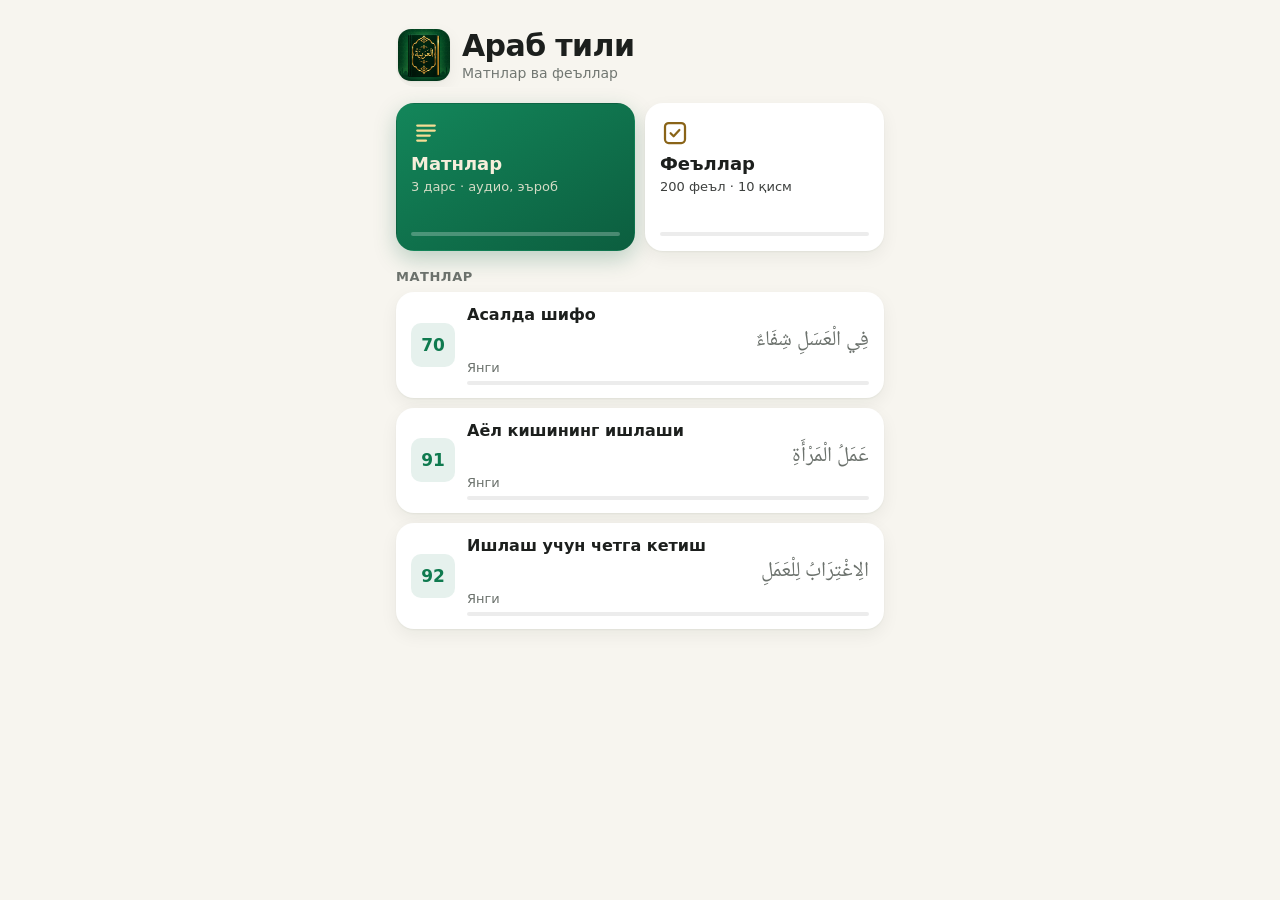
==== index.html @ 9d2c83f7 "Minimal uslub: ochroq fon, chiziqsiz kartalar, darsda tilla yo'q Co-Authored-By: Claude Opus 5.5 <no" ====
<!DOCTYPE html>
<html lang="uz">
<head>
<meta charset="utf-8">
<meta name="viewport" content="width=device-width, initial-scale=1, viewport-fit=cover">
<title>Араб тили</title>
<link rel="manifest" href="manifest.webmanifest">
<meta name="theme-color" content="#0f766e">
<link rel="icon" href="icon-192.png">
<link rel="apple-touch-icon" href="icon-192.png">
<link rel="stylesheet" href="https://fonts.googleapis.com/css2?family=Noto+Naskh+Arabic&display=swap">
<script src="tg.js"></script>
<style>
:root{--bg:#f7f5ef;--cd:#ffffff;--tx:#1c1f1d;--mu:#6b716c;--ac:#0f7a4f;--hl:#c99434;--bd:#ebe6da;--au:#8a6418;--au1:#f6dc94;--au2:#c99434;--em1:#13865a;--em2:#0c5e3f;--ind:rgba(15,122,79,.10);--plw:rgba(214,160,60,.42);--tint:rgba(15,122,79,.10);--sh:0 1px 2px rgba(20,30,25,.05),0 6px 18px rgba(20,30,25,.06);--glass:rgba(255,255,255,.82)}
@media (prefers-color-scheme:dark){:root:not([data-theme="light"]){--bg:#06281d;--cd:#0c3527;--tx:#f1e9d4;--mu:#a6b7a8;--ac:#dcb460;--hl:#e8c06a;--bd:#1b4a38;--au:#e2bd68;--au1:#f6dc94;--au2:#c99434;--em1:#0f5c3f;--em2:#083626;--ind:rgba(220,180,96,.14);--plw:rgba(226,189,104,.32);--tint:rgba(220,180,96,.15);--sh:none;--glass:rgba(10,48,35,.86)}}
:root[data-theme="dark"]{--bg:#06281d;--cd:#0c3527;--tx:#f1e9d4;--mu:#a6b7a8;--ac:#dcb460;--hl:#e8c06a;--bd:#1b4a38;--au:#e2bd68;--au1:#f6dc94;--au2:#c99434;--em1:#0f5c3f;--em2:#083626;--ind:rgba(220,180,96,.14);--plw:rgba(226,189,104,.32);--tint:rgba(220,180,96,.15);--sh:none;--glass:rgba(10,48,35,.86)}
body{background-color:var(--bg);background-image:url("data:image/svg+xml,%3Csvg xmlns='http://www.w3.org/2000/svg' width='64' height='64'%3E%3Cg fill='none' stroke='%23b8862f' stroke-opacity='.10' stroke-width='1.2'%3E%3Crect x='18' y='18' width='28' height='28'/%3E%3Crect x='18' y='18' width='28' height='28' transform='rotate(45 32 32)'/%3E%3Cpath d='M0 32H8M56 32H64M32 0V8M32 56V64'/%3E%3C/g%3E%3C/svg%3E");background-attachment:fixed}
@media (prefers-color-scheme:dark){:root:not([data-theme="light"]) body{background-image:url("data:image/svg+xml,%3Csvg xmlns='http://www.w3.org/2000/svg' width='64' height='64'%3E%3Cg fill='none' stroke='%23e2bd68' stroke-opacity='.09' stroke-width='1.2'%3E%3Crect x='18' y='18' width='28' height='28'/%3E%3Crect x='18' y='18' width='28' height='28' transform='rotate(45 32 32)'/%3E%3Cpath d='M0 32H8M56 32H64M32 0V8M32 56V64'/%3E%3C/g%3E%3C/svg%3E")}}
*{box-sizing:border-box}
body{margin:0;color:var(--tx);font-family:system-ui,-apple-system,sans-serif;padding:env(safe-area-inset-top,0) 0 env(safe-area-inset-bottom,0)}
.w{max-width:520px;margin:0 auto;padding:18px 16px 40px}
.hd{display:flex;align-items:center;gap:12px;margin:4px 0 18px}
.hd img{width:48px;height:48px;border-radius:12px}
.hd h1{font-size:22px;margin:0}
.hd p{margin:2px 0 0;font-size:14px;color:var(--mu)}
.ls{display:flex;flex-direction:column;gap:10px}
.it{display:flex;align-items:center;gap:12px;padding:12px 14px;background:var(--cd);border:1px solid var(--bd);border-radius:14px;color:inherit;text-decoration:none}
.it:active{transform:scale(.99)}
.nm{width:44px;height:44px;flex-shrink:0;border-radius:10px;background:var(--ac);color:var(--bg);display:flex;align-items:center;justify-content:center;font-weight:700;font-size:17px}
.mid{flex:1;min-width:0}
.t{font-size:16px;font-weight:600}
.ar{font-family:"DarsNaskh","Noto Naskh Arabic",serif;direction:rtl;text-align:right;font-size:21px;line-height:1.6;color:var(--mu)}
.pg{font-size:13px;color:var(--mu);margin-top:2px}
.pg.ok{color:var(--ok)}
.bar{height:4px;border-radius:4px;background:var(--bd);margin-top:6px;overflow:hidden}
.bar i{display:block;height:100%;background:var(--ac)}
.add{display:none;width:100%;margin-top:18px;padding:12px;border-radius:12px;border:1px dashed var(--ac);background:transparent;color:var(--ac);font:inherit;font-size:15px;cursor:pointer}
.add.on{display:block}
.tip{display:none;font-size:13px;color:var(--mu);text-align:center;margin-top:10px;line-height:1.5}
.tip.on{display:block}
.cards{display:grid;grid-template-columns:repeat(2,minmax(0,1fr));gap:10px;margin-bottom:18px}
.cd{border-radius:18px;padding:14px;min-height:148px;display:flex;flex-direction:column;gap:5px;text-decoration:none;color:inherit;background:var(--cd);border:1px solid var(--bd)}
.cd.a{background:var(--ac);border-color:var(--ac);color:var(--bg)}
.cd svg{width:30px;height:30px}
.cd .n{font-size:18px;font-weight:700}
.cd .s{font-size:13px;opacity:.85}
.cd .sp{flex:1}
.cd.a .bar{background:rgba(255,255,255,.3)}
.cd.a .bar i{background:var(--bg)}
.soon{align-self:flex-start;font-size:12px;font-weight:700;color:#9a3412;background:#fde7dc;border-radius:8px;padding:4px 8px}
.sec{font-size:13px;font-weight:700;color:var(--mu);letter-spacing:.04em;margin:0 0 8px}
.cont{margin-bottom:18px}
.cont .it .go{color:var(--mu);font-size:22px}
.first .an{animation:rise .45s both}
.first .bar i{animation:fill .9s .5s cubic-bezier(.2,.8,.2,1) both}
.first .soon{animation:glow 2.4s 1.2s ease-in-out infinite}

/* mavzu: bosh sahifa */
:root{--ok:#0d6b45}
@media (prefers-color-scheme:dark){:root:not([data-theme="light"]){--ok:#7ddba6}}
.hd{position:relative;overflow:hidden;margin:0 0 18px!important;padding:16px;border-radius:20px;background:linear-gradient(135deg,var(--em1),var(--em2));border:1px solid rgba(226,189,104,.55);box-shadow:0 6px 20px rgba(6,40,29,.25)}
.hd::after{content:"";position:absolute;inset:0;background-image:url("data:image/svg+xml,%3Csvg xmlns='http://www.w3.org/2000/svg' width='64' height='64'%3E%3Cg fill='none' stroke='%23f6dc94' stroke-opacity='.13' stroke-width='1.2'%3E%3Crect x='18' y='18' width='28' height='28'/%3E%3Crect x='18' y='18' width='28' height='28' transform='rotate(45 32 32)'/%3E%3Cpath d='M0 32H8M56 32H64M32 0V8M32 56V64'/%3E%3C/g%3E%3C/svg%3E");pointer-events:none}
.hd img{width:56px!important;height:56px!important;border-radius:14px!important;box-shadow:0 0 0 2px rgba(246,220,148,.8),0 4px 10px rgba(0,0,0,.3);position:relative;z-index:1}
.hd>div{position:relative;z-index:1}
.hd h1{color:#f6eedb;font-size:24px!important}
.hd p{color:var(--au1)!important;opacity:.95}
.cd.a{background:linear-gradient(150deg,var(--em1),var(--em2));border-color:rgba(226,189,104,.55);color:#f6eedb}
.cd.a svg{color:var(--au1)}
.cd.a .bar{background:rgba(255,255,255,.22)}
.cd.a .bar i,.bar i{background:linear-gradient(90deg,var(--au2),var(--au1))!important}
.cd:not(.a){border-color:var(--au2)}
.cd:not(.a) svg rect,.cd:not(.a) svg path{stroke:var(--au)}
.nm{background:linear-gradient(150deg,var(--em1),var(--em2))!important;color:var(--au1)!important;box-shadow:inset 0 0 0 1.5px rgba(246,220,148,.65)}
.it{background:var(--cd)}
.sec{color:var(--au)!important}
.pg.ok{color:var(--ok)}

/* minimal (iPhone uslubi) */
@media (prefers-color-scheme:light){body{background-image:none!important}}
:root[data-theme="light"] body{background-image:none!important}

.hd{background:none!important;border:none!important;box-shadow:none!important;padding:6px 2px!important;margin:4px 0 16px!important}
.hd::after{display:none}
.hd img{width:52px!important;height:52px!important;border-radius:13px!important;box-shadow:var(--sh)!important}
.hd h1{color:var(--tx)!important;font-size:30px!important;letter-spacing:-.02em}
.hd p{color:var(--mu)!important}
.it,.cd:not(.a){border-color:transparent!important;box-shadow:var(--sh);border-radius:18px!important}
@media (prefers-color-scheme:dark){.it,.cd:not(.a){border-color:var(--bd)!important}}
.cd.a{border-color:transparent!important;box-shadow:0 8px 22px rgba(12,94,63,.25)}
.nm{background:var(--tint)!important;color:var(--ac)!important;box-shadow:none!important}
.sec{color:var(--mu)!important;font-weight:600!important}
.bar{background:rgba(127,127,127,.15)!important}
.cd.a .bar{background:rgba(255,255,255,.25)!important}
@keyframes rise{from{opacity:0;transform:translateY(16px)}to{opacity:1;transform:none}}
@keyframes fill{from{width:0}}
@keyframes glow{0%,100%{opacity:.6}50%{opacity:1}}
@media (prefers-reduced-motion:reduce){*{animation:none!important;transition:none!important}}
</style>
</head>
<body>
<div class="w first" id="w">
  <div class="hd an"><img src="icon-192.png" alt=""><div><h1>Араб тили</h1><p>Матнлар ва феъллар</p></div></div>
  <div id="top"></div>
  <div class="sec an" id="ms" style="animation-delay:.3s">МАТНЛАР</div>
  <div class="ls" id="ls"></div>
  <button class="add an" id="add">Бош экранга қўшиш</button>
  <div class="tip" id="tip">iPhone'да: пастдаги «Улашиш» тугмаси → «На экран Домой / Add to Home Screen»</div>
</div>
<script>
var LESSONS=[{"n": 70, "uz": "Асалда шифо", "ar": "فِي الْعَسَلِ شِفَاءٌ", "key": "dars70-holat", "q": 22}, {"n": 91, "uz": "Аёл кишининг ишлаши", "ar": "عَمَلُ الْمَرْأَةِ", "key": "dars91-holat", "q": 30}, {"n": 92, "uz": "Ишлаш учун четга кетиш", "ar": "الِاغْتِرَابُ لِلْعَمَلِ", "key": "dars92-holat", "q": 17}];
function prog(raw,q){
  try{var S=JSON.parse(raw||"{}")||{};}catch(e){return null}
  if(S.qr)return {done:1,n:q};
  var n=0;if(S.q&&S.q.ch)S.q.ch.forEach(function(c){if(c!=null&&c!==false&&c!=="")n++});
  return {done:0,n:n,open:!!(S.pos||S.at||S.tab)};
}
var IC1='<svg viewBox="0 0 24 24" fill="none" stroke="currentColor" stroke-width="1.8" stroke-linecap="round" aria-hidden="true"><path d="M5 6h14M5 10h14M5 14h10M5 18h7"/></svg>';
var IC2='<svg viewBox="0 0 24 24" fill="none" stroke="#c2410c" stroke-width="1.8" stroke-linecap="round" stroke-linejoin="round" aria-hidden="true"><rect x="4" y="4" width="16" height="16" rx="3"/><path d="M8.5 12.2l2.4 2.4 4.6-5"/></svg>';
function item(L,txt,cls,w,d){
  return '<a class="it an" style="animation-delay:'+d+'s" href="'+L.n+'.html"><div class="nm">'+L.n+'</div><div class="mid"><div class="t">'+L.uz+'</div><div class="ar">'+L.ar+'</div><div class="pg'+cls+'">'+txt+'</div><div class="bar"><i style="width:'+w+'%"></i></div></div></a>';
}
/* Феъллар (natijalar feellar.html'dan) */
var FNS=10,FCL=null;
function flCard(){
  var b={};try{b=JSON.parse(localStorage.getItem("fl200_best")||"{}")||{}}catch(e){}
  if(FCL){try{var c=JSON.parse(FCL).best||{};for(var k in c)if(b[k]==null||c[k]>b[k])b[k]=c[k]}catch(e){}}
  var n=Object.keys(b).length,txt=n?(n>=FNS?"✓ "+FNS+" / "+FNS+" қисм":"Қисмлар: "+n+" / "+FNS):"200 феъл · "+FNS+" қисм";
  return '<a class="cd an" style="animation-delay:.16s" href="feellar.html">'+IC2+'<div class="n">Феъллар</div><div class="s">'+txt+'</div><div class="sp"></div><div class="bar"><i style="width:'+Math.round(Math.min(n,FNS)*100/FNS)+'%;background:#c2410c"></i></div></a>';
}
var LC=null;
function render(cloud){
  if(cloud)LC=cloud;else cloud=LC;
  var h="",sum=0,last=null,lastH="";
  try{last=localStorage.getItem("oxirgi-dars")}catch(e){}
  LESSONS.forEach(function(L,i){
    var raw=null;try{raw=localStorage.getItem(L.key)}catch(e){}
    if(cloud&&cloud[L.key]){try{var c=JSON.parse(cloud[L.key]);var lt=+(localStorage.getItem(L.key+"-t")||0);if(c.t>lt)raw=c.v}catch(e){}}
    var p=prog(raw,L.q),txt="Янги",cls="",w=0;
    if(p&&p.done){txt="✓ Машқ тугатилган";cls=" ok";w=100}
    else if(p&&p.n){txt="Машқ: "+p.n+" / "+L.q;w=Math.round(p.n*100/L.q)}
    else if(p&&p.open)txt="Бошланган";
    sum+=w;
    h+=item(L,txt,cls,w,(.36+i*.06).toFixed(2));
    if(String(L.n)===last)lastH=item(L,txt,cls,w,.24);
  });
  var avg=LESSONS.length?Math.round(sum/LESSONS.length):0;
  var t='<div class="cards">'+
    '<a class="cd a an" style="animation-delay:.08s" href="#ms">'+IC1+'<div class="n">Матнлар</div><div class="s">'+LESSONS.length+' дарс · аудио, эъроб</div><div class="sp"></div><div class="bar"><i style="width:'+avg+'%"></i></div></a>'+
    flCard()+
    '</div>';
  if(lastH)t+='<div class="sec an" style="animation-delay:.2s">ДАВОМ ЭТИШ</div><div class="cont">'+lastH+'</div>';
  document.getElementById("top").innerHTML=t;
  document.getElementById("ls").innerHTML=h;
}
setTimeout(function(){document.getElementById("w").classList.remove("first")},2000);
render();
var add=document.getElementById("add"),tip=document.getElementById("tip"),dp=null;
/* Telegram ichida */
function onTg(){
  var w=Telegram.WebApp;
  if(w.CloudStorage&&w.isVersionAtLeast("6.9")){
    w.CloudStorage.getItems(LESSONS.map(function(L){return L.key}),function(e,v){if(!e&&v)render(v)});
    w.CloudStorage.getItem("fl200_sync",function(e,v){if(!e&&v){FCL=v;render()}});
  }
  if(w.isVersionAtLeast("8.0")&&w.addToHomeScreen){
    var show=function(){add.classList.add("on");add.onclick=function(){w.addToHomeScreen()}};
    if(w.checkHomeScreenStatus)w.checkHomeScreenStatus(function(s){if(s!=="added"&&s!=="unsupported")show()});else show();
    w.onEvent&&w.onEvent("homeScreenAdded",function(){add.classList.remove("on")});
  }
}
if(document.documentElement.classList.contains("in-tg"))onTg();else document.addEventListener("tgready",onTg);
/* oddiy brauzerda (Android Chrome) */
window.addEventListener("beforeinstallprompt",function(e){e.preventDefault();dp=e;add.classList.add("on");add.onclick=function(){dp.prompt();dp.userChoice.then(function(){add.classList.remove("on")})}});
var ios=/iphone|ipad|ipod/i.test(navigator.userAgent),standalone=window.navigator.standalone||matchMedia("(display-mode: standalone)").matches;
setTimeout(function(){if(ios&&!standalone&&!document.documentElement.classList.contains("in-tg"))tip.classList.add("on")},800);
window.addEventListener("pageshow",function(){render()});
if("serviceWorker" in navigator)navigator.serviceWorker.register("sw.js").catch(function(){});
</script>
</body>
</html>
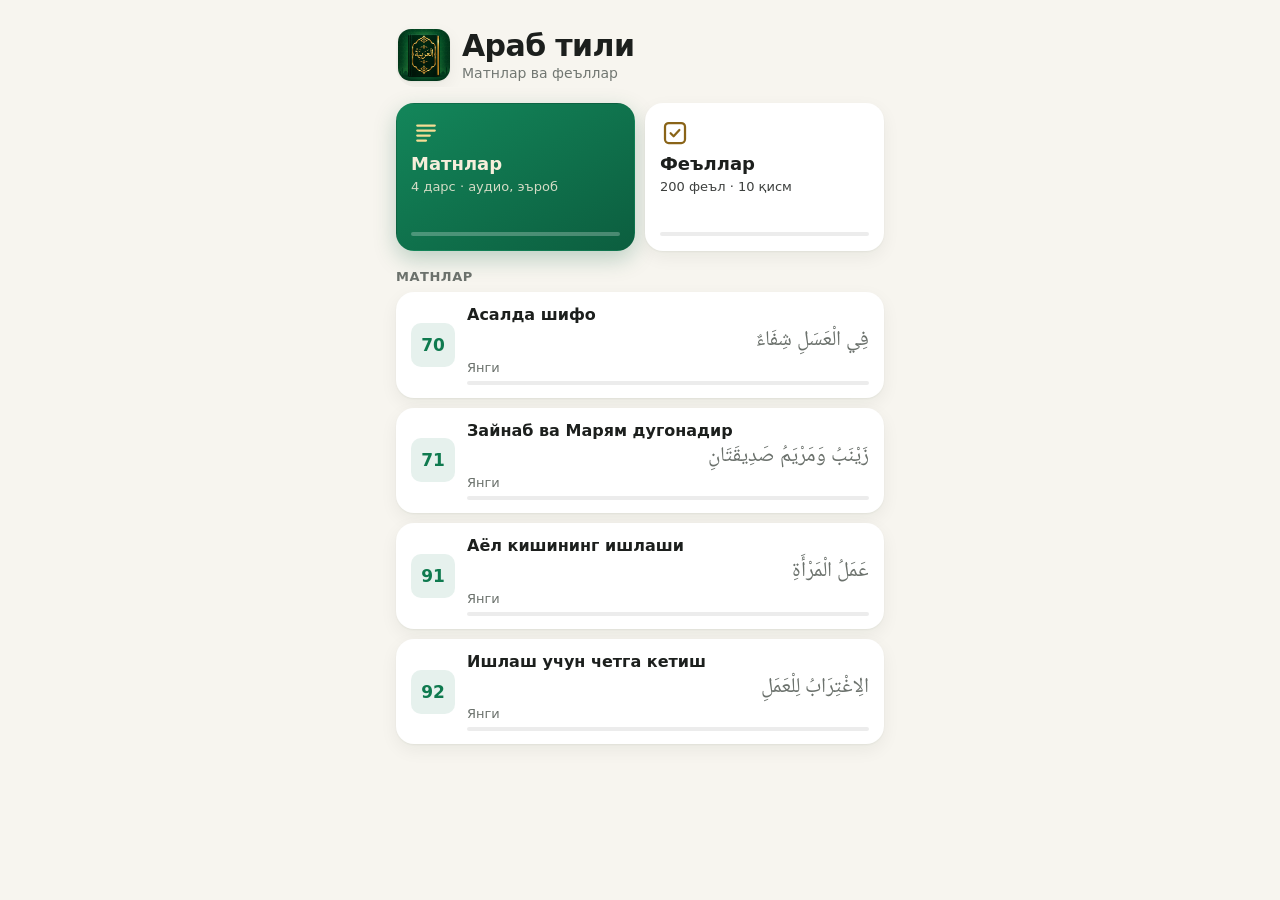
==== commit c5edd1ab: "71-dars qo'shildi: Zaynab va Maryam dugonadir Co-Authored-By: Claude Opus 5.5 <noreply@anthropic.com" ====
--- a/index.html
+++ b/index.html
@@ -107,7 +107,7 @@
   <div class="tip" id="tip">iPhone'да: пастдаги «Улашиш» тугмаси → «На экран Домой / Add to Home Screen»</div>
 </div>
 <script>
-var LESSONS=[{"n": 70, "uz": "Асалда шифо", "ar": "فِي الْعَسَلِ شِفَاءٌ", "key": "dars70-holat", "q": 22}, {"n": 91, "uz": "Аёл кишининг ишлаши", "ar": "عَمَلُ الْمَرْأَةِ", "key": "dars91-holat", "q": 30}, {"n": 92, "uz": "Ишлаш учун четга кетиш", "ar": "الِاغْتِرَابُ لِلْعَمَلِ", "key": "dars92-holat", "q": 17}];
+var LESSONS=[{"n": 70, "uz": "Асалда шифо", "ar": "فِي الْعَسَلِ شِفَاءٌ", "key": "dars70-holat", "q": 22}, {"n": 71, "uz": "Зайнаб ва Марям дугонадир", "ar": "زَيْنَبُ وَمَرْيَمُ صَدِيقَتَانِ", "key": "dars71-holat", "q": 26}, {"n": 91, "uz": "Аёл кишининг ишлаши", "ar": "عَمَلُ الْمَرْأَةِ", "key": "dars91-holat", "q": 30}, {"n": 92, "uz": "Ишлаш учун четга кетиш", "ar": "الِاغْتِرَابُ لِلْعَمَلِ", "key": "dars92-holat", "q": 17}];
 function prog(raw,q){
   try{var S=JSON.parse(raw||"{}")||{};}catch(e){return null}
   if(S.qr)return {done:1,n:q};
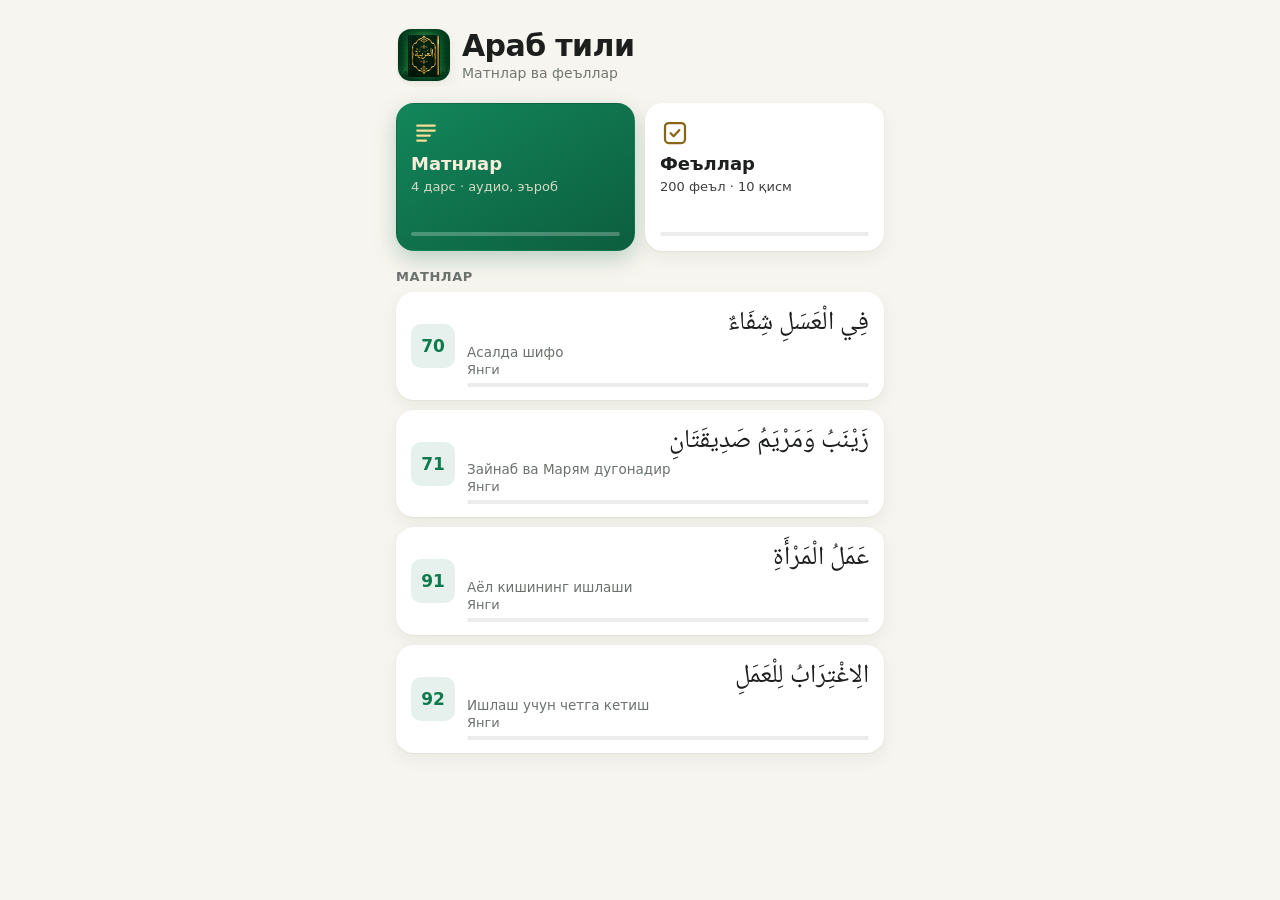
==== commit f8c4b114: "Bosh sahifa: dars nomi arabchada katta, tarjimasi kichik Co-Authored-By: Claude Opus 5.5 <noreply@an" ====
--- a/index.html
+++ b/index.html
@@ -8,7 +8,7 @@
 <meta name="theme-color" content="#0f766e">
 <link rel="icon" href="icon-192.png">
 <link rel="apple-touch-icon" href="icon-192.png">
-<link rel="stylesheet" href="https://fonts.googleapis.com/css2?family=Noto+Naskh+Arabic&display=swap">
+<link rel="stylesheet" href="https://fonts.googleapis.com/css2?family=Noto+Naskh+Arabic&display=swap" media="print" onload="this.media='all'">
 <script src="tg.js"></script>
 <style>
 :root{--bg:#f7f5ef;--cd:#ffffff;--tx:#1c1f1d;--mu:#6b716c;--ac:#0f7a4f;--hl:#c99434;--bd:#ebe6da;--au:#8a6418;--au1:#f6dc94;--au2:#c99434;--em1:#13865a;--em2:#0c5e3f;--ind:rgba(15,122,79,.10);--plw:rgba(214,160,60,.42);--tint:rgba(15,122,79,.10);--sh:0 1px 2px rgba(20,30,25,.05),0 6px 18px rgba(20,30,25,.06);--glass:rgba(255,255,255,.82)}
@@ -30,6 +30,9 @@
 .mid{flex:1;min-width:0}
 .t{font-size:16px;font-weight:600}
 .ar{font-family:"DarsNaskh","Noto Naskh Arabic",serif;direction:rtl;text-align:right;font-size:21px;line-height:1.6;color:var(--mu)}
+@font-face{font-family:"DarsNaskh";src:url(naskh.woff) format("woff");font-display:swap}
+.it .mid .ar{font-size:26px;line-height:1.45;color:var(--tx)}
+.it .mid .t{font-size:13.5px;font-weight:500;color:var(--mu);margin-top:1px}
 .pg{font-size:13px;color:var(--mu);margin-top:2px}
 .pg.ok{color:var(--ok)}
 .bar{height:4px;border-radius:4px;background:var(--bd);margin-top:6px;overflow:hidden}
@@ -117,7 +120,7 @@
 var IC1='<svg viewBox="0 0 24 24" fill="none" stroke="currentColor" stroke-width="1.8" stroke-linecap="round" aria-hidden="true"><path d="M5 6h14M5 10h14M5 14h10M5 18h7"/></svg>';
 var IC2='<svg viewBox="0 0 24 24" fill="none" stroke="#c2410c" stroke-width="1.8" stroke-linecap="round" stroke-linejoin="round" aria-hidden="true"><rect x="4" y="4" width="16" height="16" rx="3"/><path d="M8.5 12.2l2.4 2.4 4.6-5"/></svg>';
 function item(L,txt,cls,w,d){
-  return '<a class="it an" style="animation-delay:'+d+'s" href="'+L.n+'.html"><div class="nm">'+L.n+'</div><div class="mid"><div class="t">'+L.uz+'</div><div class="ar">'+L.ar+'</div><div class="pg'+cls+'">'+txt+'</div><div class="bar"><i style="width:'+w+'%"></i></div></div></a>';
+  return '<a class="it an" style="animation-delay:'+d+'s" href="'+L.n+'.html"><div class="nm">'+L.n+'</div><div class="mid"><div class="ar">'+L.ar+'</div><div class="t">'+L.uz+'</div><div class="pg'+cls+'">'+txt+'</div><div class="bar"><i style="width:'+w+'%"></i></div></div></a>';
 }
 /* Феъллар (natijalar feellar.html'dan) */
 var FNS=10,FCL=null;
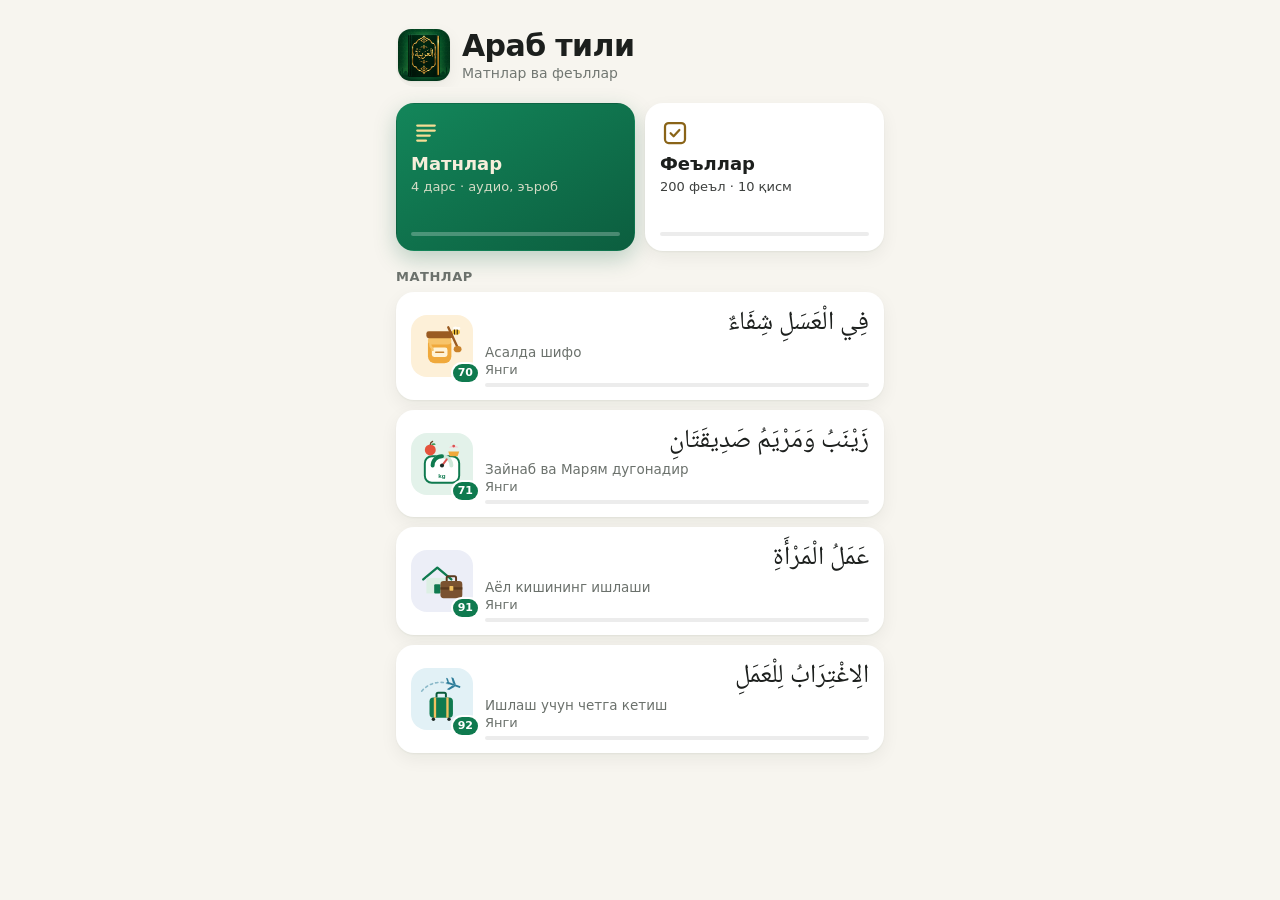
==== commit 8d1fd7e6: "Bosh sahifa: har bir darsga mavzuga mos rasm Co-Authored-By: Claude Opus 5.5 <noreply@anthropic.com>" ====
--- a/index.html
+++ b/index.html
@@ -98,6 +98,10 @@
 @keyframes fill{from{width:0}}
 @keyframes glow{0%,100%{opacity:.6}50%{opacity:1}}
 @media (prefers-reduced-motion:reduce){*{animation:none!important;transition:none!important}}
+
+.it .ic{position:relative;flex:none;width:62px;height:62px;border-radius:16px;background:var(--icl);display:flex;align-items:center;justify-content:center}
+@media (prefers-color-scheme:dark){.it .ic{background:var(--icd)}}
+.it .ic b{position:absolute;right:-5px;bottom:-5px;min-width:22px;text-align:center;font-size:11px;font-weight:700;line-height:18px;background:var(--ac);color:#fff;border-radius:9px;padding:0 5px;box-shadow:0 0 0 2px var(--cd)}
 </style>
 </head>
 <body>
@@ -110,6 +114,8 @@
   <div class="tip" id="tip">iPhone'да: пастдаги «Улашиш» тугмаси → «На экран Домой / Add to Home Screen»</div>
 </div>
 <script>
+var ICO={"70": {"l": "#FDF0D8", "d": "rgba(240,169,59,.16)", "s": "<rect x=\"14\" y=\"20\" width=\"30\" height=\"34\" rx=\"9\" fill=\"#F0A93B\"/><rect x=\"14\" y=\"20\" width=\"30\" height=\"10\" rx=\"5\" fill=\"#F7C46A\"/><rect x=\"12\" y=\"13\" width=\"34\" height=\"9\" rx=\"3\" fill=\"#9A5B22\"/><rect x=\"19\" y=\"34\" width=\"20\" height=\"12\" rx=\"3\" fill=\"#FFF3D6\"/><path d=\"M24 40h10\" stroke=\"#C9822A\" stroke-width=\"2\" stroke-linecap=\"round\"/><path d=\"M17 30c0 4 3 4 3 7\" stroke=\"#F7C46A\" stroke-width=\"3\" stroke-linecap=\"round\" fill=\"none\"/><path d=\"M40 8l12 26\" stroke=\"#9A5B22\" stroke-width=\"3\" stroke-linecap=\"round\"/><ellipse cx=\"52\" cy=\"36\" rx=\"5\" ry=\"4\" fill=\"#C9822A\"/><g transform=\"translate(50 14)\"><ellipse cx=\"0\" cy=\"0\" rx=\"5\" ry=\"3.6\" fill=\"#F5C33B\"/><path d=\"M-2 -3.4v6.8M1.5 -3.4v6.8\" stroke=\"#3B2A10\" stroke-width=\"1.4\"/><ellipse cx=\"-1\" cy=\"-5\" rx=\"3\" ry=\"2\" fill=\"#fff\" opacity=\".85\"/><ellipse cx=\"3\" cy=\"-4.6\" rx=\"2.6\" ry=\"1.8\" fill=\"#fff\" opacity=\".85\"/></g>"}, "71": {"l": "#E3F2EA", "d": "rgba(15,122,79,.18)", "s": "<rect x=\"10\" y=\"22\" width=\"44\" height=\"34\" rx=\"9\" fill=\"#ffffff\" stroke=\"#0F7A4F\" stroke-width=\"2.5\"/><path d=\"M20 34a12 12 0 0 1 24 0\" fill=\"none\" stroke=\"#CFE8DA\" stroke-width=\"5\" stroke-linecap=\"round\"/><path d=\"M20 34a12 12 0 0 1 12-12\" fill=\"none\" stroke=\"#0F7A4F\" stroke-width=\"5\" stroke-linecap=\"round\"/><path d=\"M32 34l6-8\" stroke=\"#D9534F\" stroke-width=\"2.5\" stroke-linecap=\"round\"/><circle cx=\"32\" cy=\"34\" r=\"2.6\" fill=\"#1E2A26\"/><text x=\"32\" y=\"50\" text-anchor=\"middle\" font-size=\"8\" font-weight=\"700\" fill=\"#0F7A4F\" font-family=\"sans-serif\">kg</text><circle cx=\"17\" cy=\"14\" r=\"7\" fill=\"#E5533D\"/><path d=\"M17 7c0-2 1-3 3-4\" stroke=\"#6B4423\" stroke-width=\"1.6\" fill=\"none\" stroke-linecap=\"round\"/><path d=\"M18 7c2-2 5-2 6 0-2 1-4 1-6 0z\" fill=\"#3E9B5B\"/><path d=\"M40 16h14l-2 6H42z\" fill=\"#F0A93B\"/><path d=\"M41 11c2-3 10-3 12 0z\" fill=\"#F7C9D4\"/><circle cx=\"47\" cy=\"9\" r=\"1.8\" fill=\"#D9534F\"/>"}, "91": {"l": "#ECEEF7", "d": "rgba(122,82,48,.2)", "s": "<path d=\"M8 30L26 15l18 15\" fill=\"none\" stroke=\"#0F7A4F\" stroke-width=\"3\" stroke-linejoin=\"round\" stroke-linecap=\"round\"/><path d=\"M12 28v20h28V28\" fill=\"#DCEFE4\"/><rect x=\"22\" y=\"36\" width=\"8\" height=\"12\" rx=\"1.5\" fill=\"#0F7A4F\"/><rect x=\"30\" y=\"32\" width=\"28\" height=\"22\" rx=\"4\" fill=\"#7A5230\"/><path d=\"M38 32v-4a2 2 0 0 1 2-2h8a2 2 0 0 1 2 2v4\" fill=\"none\" stroke=\"#5A3A1F\" stroke-width=\"2.5\"/><rect x=\"30\" y=\"40\" width=\"28\" height=\"3\" fill=\"#5A3A1F\"/><rect x=\"41.5\" y=\"38.5\" width=\"5\" height=\"6\" rx=\"1\" fill=\"#F0C060\"/>"}, "92": {"l": "#E2F1F6", "d": "rgba(46,125,154,.2)", "s": "<path d=\"M6 22c10-12 26-14 38-8\" fill=\"none\" stroke=\"#8BB9C9\" stroke-width=\"2\" stroke-dasharray=\"3 4\" stroke-linecap=\"round\"/><g transform=\"translate(48 13) rotate(20)\"><path d=\"M-10 0h18a3 3 0 0 1 0 2.4H-10z\" fill=\"#2E7D9A\"/><path d=\"M-2 0l-5-7h3l6 7zM-2 2.4l-5 7h3l6-7z\" fill=\"#2E7D9A\"/><path d=\"M-10 0l-3-4h2.5l3 4z\" fill=\"#2E7D9A\"/></g><rect x=\"16\" y=\"30\" width=\"30\" height=\"26\" rx=\"5\" fill=\"#0F7A4F\"/><path d=\"M25 30v-4a2 2 0 0 1 2-2h8a2 2 0 0 1 2 2v4\" fill=\"none\" stroke=\"#0A5A3A\" stroke-width=\"2.5\"/><path d=\"M23 30v26M39 30v26\" stroke=\"#F0C060\" stroke-width=\"3\"/><circle cx=\"21\" cy=\"58\" r=\"2.2\" fill=\"#1E2A26\"/><circle cx=\"41\" cy=\"58\" r=\"2.2\" fill=\"#1E2A26\"/>"}};
+function icn(n){var I=ICO[n];if(!I)return '<div class="nm">'+n+'</div>';return '<div class="ic" style="--icl:'+I.l+';--icd:'+I.d+'"><svg width="50" height="50" viewBox="0 0 64 64" aria-hidden="true">'+I.s+'</svg><b>'+n+'</b></div>'}
 var LESSONS=[{"n": 70, "uz": "Асалда шифо", "ar": "فِي الْعَسَلِ شِفَاءٌ", "key": "dars70-holat", "q": 22}, {"n": 71, "uz": "Зайнаб ва Марям дугонадир", "ar": "زَيْنَبُ وَمَرْيَمُ صَدِيقَتَانِ", "key": "dars71-holat", "q": 26}, {"n": 91, "uz": "Аёл кишининг ишлаши", "ar": "عَمَلُ الْمَرْأَةِ", "key": "dars91-holat", "q": 30}, {"n": 92, "uz": "Ишлаш учун четга кетиш", "ar": "الِاغْتِرَابُ لِلْعَمَلِ", "key": "dars92-holat", "q": 17}];
 function prog(raw,q){
   try{var S=JSON.parse(raw||"{}")||{};}catch(e){return null}
@@ -120,7 +126,7 @@
 var IC1='<svg viewBox="0 0 24 24" fill="none" stroke="currentColor" stroke-width="1.8" stroke-linecap="round" aria-hidden="true"><path d="M5 6h14M5 10h14M5 14h10M5 18h7"/></svg>';
 var IC2='<svg viewBox="0 0 24 24" fill="none" stroke="#c2410c" stroke-width="1.8" stroke-linecap="round" stroke-linejoin="round" aria-hidden="true"><rect x="4" y="4" width="16" height="16" rx="3"/><path d="M8.5 12.2l2.4 2.4 4.6-5"/></svg>';
 function item(L,txt,cls,w,d){
-  return '<a class="it an" style="animation-delay:'+d+'s" href="'+L.n+'.html"><div class="nm">'+L.n+'</div><div class="mid"><div class="ar">'+L.ar+'</div><div class="t">'+L.uz+'</div><div class="pg'+cls+'">'+txt+'</div><div class="bar"><i style="width:'+w+'%"></i></div></div></a>';
+  return '<a class="it an" style="animation-delay:'+d+'s" href="'+L.n+'.html">'+icn(L.n)+'<div class="mid"><div class="ar">'+L.ar+'</div><div class="t">'+L.uz+'</div><div class="pg'+cls+'">'+txt+'</div><div class="bar"><i style="width:'+w+'%"></i></div></div></a>';
 }
 /* Феъллар (natijalar feellar.html'dan) */
 var FNS=10,FCL=null;
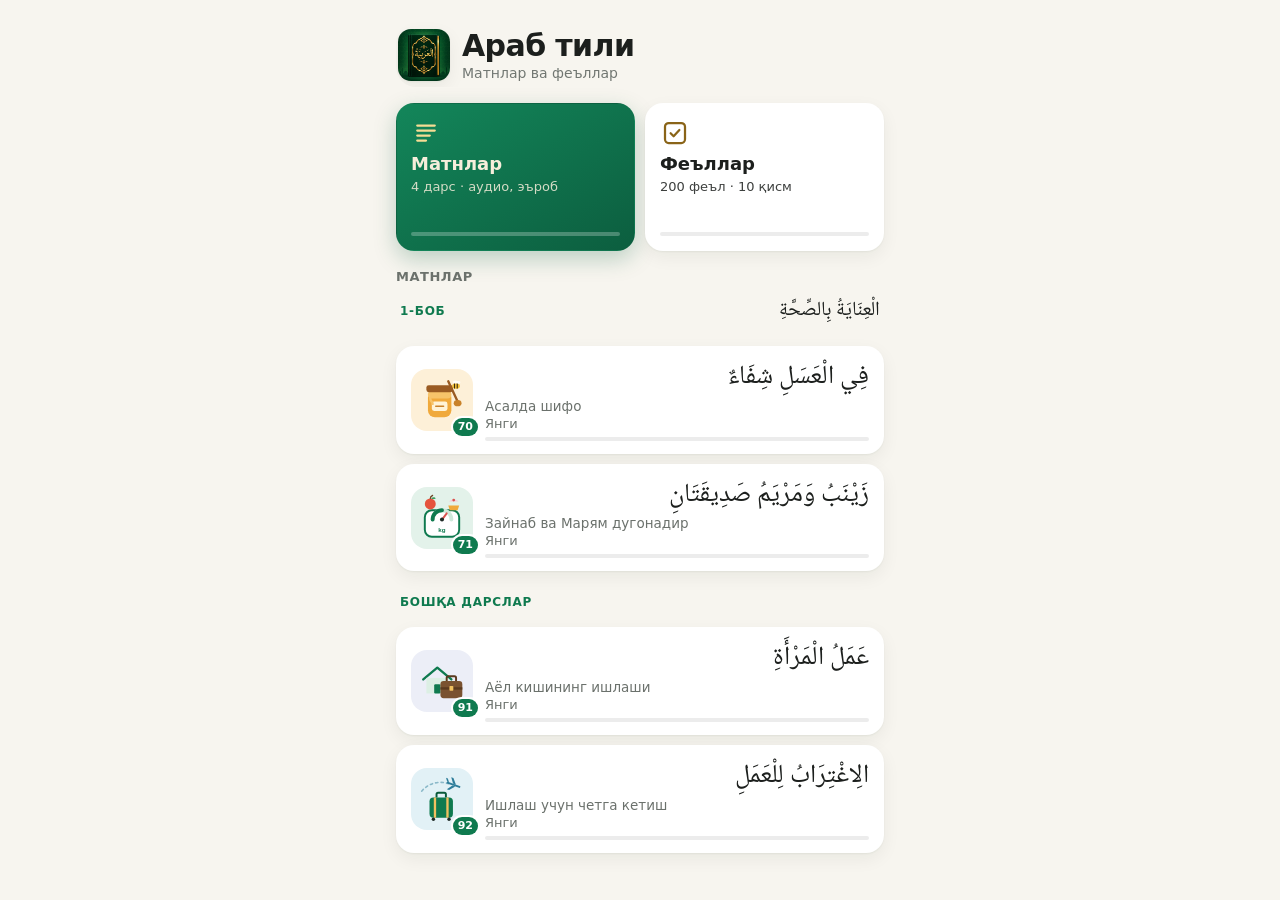
==== commit 837e1a2d: "Bosh sahifa: darslar boblarga ajratildi (1-bob: العناية بالصحة) Co-Authored-By: Claude Opus 5.5 <nor" ====
--- a/index.html
+++ b/index.html
@@ -102,6 +102,14 @@
 .it .ic{position:relative;flex:none;width:62px;height:62px;border-radius:16px;background:var(--icl);display:flex;align-items:center;justify-content:center}
 @media (prefers-color-scheme:dark){.it .ic{background:var(--icd)}}
 .it .ic b{position:absolute;right:-5px;bottom:-5px;min-width:22px;text-align:center;font-size:11px;font-weight:700;line-height:18px;background:var(--ac);color:#fff;border-radius:9px;padding:0 5px;box-shadow:0 0 0 2px var(--cd)}
+
+.it.lst{outline:2px solid var(--ac);outline-offset:-2px}
+.lsb{display:inline-block;background:var(--ac);color:#fff;font-size:11px;font-weight:700;line-height:18px;padding:0 8px;border-radius:9px;margin-right:6px;vertical-align:1px}
+
+.unit{display:flex;align-items:baseline;justify-content:space-between;gap:10px;margin:14px 4px 8px}
+.unit:first-child{margin-top:2px}
+.unit .un{font-size:12px;font-weight:700;letter-spacing:.06em;color:var(--ac)}
+.unit .ua{font-family:"DarsNaskh","Noto Naskh Arabic",serif;direction:rtl;font-size:20px;color:var(--tx)}
 </style>
 </head>
 <body>
@@ -116,7 +124,7 @@
 <script>
 var ICO={"70": {"l": "#FDF0D8", "d": "rgba(240,169,59,.16)", "s": "<rect x=\"14\" y=\"20\" width=\"30\" height=\"34\" rx=\"9\" fill=\"#F0A93B\"/><rect x=\"14\" y=\"20\" width=\"30\" height=\"10\" rx=\"5\" fill=\"#F7C46A\"/><rect x=\"12\" y=\"13\" width=\"34\" height=\"9\" rx=\"3\" fill=\"#9A5B22\"/><rect x=\"19\" y=\"34\" width=\"20\" height=\"12\" rx=\"3\" fill=\"#FFF3D6\"/><path d=\"M24 40h10\" stroke=\"#C9822A\" stroke-width=\"2\" stroke-linecap=\"round\"/><path d=\"M17 30c0 4 3 4 3 7\" stroke=\"#F7C46A\" stroke-width=\"3\" stroke-linecap=\"round\" fill=\"none\"/><path d=\"M40 8l12 26\" stroke=\"#9A5B22\" stroke-width=\"3\" stroke-linecap=\"round\"/><ellipse cx=\"52\" cy=\"36\" rx=\"5\" ry=\"4\" fill=\"#C9822A\"/><g transform=\"translate(50 14)\"><ellipse cx=\"0\" cy=\"0\" rx=\"5\" ry=\"3.6\" fill=\"#F5C33B\"/><path d=\"M-2 -3.4v6.8M1.5 -3.4v6.8\" stroke=\"#3B2A10\" stroke-width=\"1.4\"/><ellipse cx=\"-1\" cy=\"-5\" rx=\"3\" ry=\"2\" fill=\"#fff\" opacity=\".85\"/><ellipse cx=\"3\" cy=\"-4.6\" rx=\"2.6\" ry=\"1.8\" fill=\"#fff\" opacity=\".85\"/></g>"}, "71": {"l": "#E3F2EA", "d": "rgba(15,122,79,.18)", "s": "<rect x=\"10\" y=\"22\" width=\"44\" height=\"34\" rx=\"9\" fill=\"#ffffff\" stroke=\"#0F7A4F\" stroke-width=\"2.5\"/><path d=\"M20 34a12 12 0 0 1 24 0\" fill=\"none\" stroke=\"#CFE8DA\" stroke-width=\"5\" stroke-linecap=\"round\"/><path d=\"M20 34a12 12 0 0 1 12-12\" fill=\"none\" stroke=\"#0F7A4F\" stroke-width=\"5\" stroke-linecap=\"round\"/><path d=\"M32 34l6-8\" stroke=\"#D9534F\" stroke-width=\"2.5\" stroke-linecap=\"round\"/><circle cx=\"32\" cy=\"34\" r=\"2.6\" fill=\"#1E2A26\"/><text x=\"32\" y=\"50\" text-anchor=\"middle\" font-size=\"8\" font-weight=\"700\" fill=\"#0F7A4F\" font-family=\"sans-serif\">kg</text><circle cx=\"17\" cy=\"14\" r=\"7\" fill=\"#E5533D\"/><path d=\"M17 7c0-2 1-3 3-4\" stroke=\"#6B4423\" stroke-width=\"1.6\" fill=\"none\" stroke-linecap=\"round\"/><path d=\"M18 7c2-2 5-2 6 0-2 1-4 1-6 0z\" fill=\"#3E9B5B\"/><path d=\"M40 16h14l-2 6H42z\" fill=\"#F0A93B\"/><path d=\"M41 11c2-3 10-3 12 0z\" fill=\"#F7C9D4\"/><circle cx=\"47\" cy=\"9\" r=\"1.8\" fill=\"#D9534F\"/>"}, "91": {"l": "#ECEEF7", "d": "rgba(122,82,48,.2)", "s": "<path d=\"M8 30L26 15l18 15\" fill=\"none\" stroke=\"#0F7A4F\" stroke-width=\"3\" stroke-linejoin=\"round\" stroke-linecap=\"round\"/><path d=\"M12 28v20h28V28\" fill=\"#DCEFE4\"/><rect x=\"22\" y=\"36\" width=\"8\" height=\"12\" rx=\"1.5\" fill=\"#0F7A4F\"/><rect x=\"30\" y=\"32\" width=\"28\" height=\"22\" rx=\"4\" fill=\"#7A5230\"/><path d=\"M38 32v-4a2 2 0 0 1 2-2h8a2 2 0 0 1 2 2v4\" fill=\"none\" stroke=\"#5A3A1F\" stroke-width=\"2.5\"/><rect x=\"30\" y=\"40\" width=\"28\" height=\"3\" fill=\"#5A3A1F\"/><rect x=\"41.5\" y=\"38.5\" width=\"5\" height=\"6\" rx=\"1\" fill=\"#F0C060\"/>"}, "92": {"l": "#E2F1F6", "d": "rgba(46,125,154,.2)", "s": "<path d=\"M6 22c10-12 26-14 38-8\" fill=\"none\" stroke=\"#8BB9C9\" stroke-width=\"2\" stroke-dasharray=\"3 4\" stroke-linecap=\"round\"/><g transform=\"translate(48 13) rotate(20)\"><path d=\"M-10 0h18a3 3 0 0 1 0 2.4H-10z\" fill=\"#2E7D9A\"/><path d=\"M-2 0l-5-7h3l6 7zM-2 2.4l-5 7h3l6-7z\" fill=\"#2E7D9A\"/><path d=\"M-10 0l-3-4h2.5l3 4z\" fill=\"#2E7D9A\"/></g><rect x=\"16\" y=\"30\" width=\"30\" height=\"26\" rx=\"5\" fill=\"#0F7A4F\"/><path d=\"M25 30v-4a2 2 0 0 1 2-2h8a2 2 0 0 1 2 2v4\" fill=\"none\" stroke=\"#0A5A3A\" stroke-width=\"2.5\"/><path d=\"M23 30v26M39 30v26\" stroke=\"#F0C060\" stroke-width=\"3\"/><circle cx=\"21\" cy=\"58\" r=\"2.2\" fill=\"#1E2A26\"/><circle cx=\"41\" cy=\"58\" r=\"2.2\" fill=\"#1E2A26\"/>"}};
 function icn(n){var I=ICO[n];if(!I)return '<div class="nm">'+n+'</div>';return '<div class="ic" style="--icl:'+I.l+';--icd:'+I.d+'"><svg width="50" height="50" viewBox="0 0 64 64" aria-hidden="true">'+I.s+'</svg><b>'+n+'</b></div>'}
-var LESSONS=[{"n": 70, "uz": "Асалда шифо", "ar": "فِي الْعَسَلِ شِفَاءٌ", "key": "dars70-holat", "q": 22}, {"n": 71, "uz": "Зайнаб ва Марям дугонадир", "ar": "زَيْنَبُ وَمَرْيَمُ صَدِيقَتَانِ", "key": "dars71-holat", "q": 26}, {"n": 91, "uz": "Аёл кишининг ишлаши", "ar": "عَمَلُ الْمَرْأَةِ", "key": "dars91-holat", "q": 30}, {"n": 92, "uz": "Ишлаш учун четга кетиш", "ar": "الِاغْتِرَابُ لِلْعَمَلِ", "key": "dars92-holat", "q": 17}];
+var LESSONS=[{"n": 70, "uz": "Асалда шифо", "ar": "فِي الْعَسَلِ شِفَاءٌ", "key": "dars70-holat", "q": 22, "u": 1}, {"n": 71, "uz": "Зайнаб ва Марям дугонадир", "ar": "زَيْنَبُ وَمَرْيَمُ صَدِيقَتَانِ", "key": "dars71-holat", "q": 26, "u": 1}, {"n": 91, "uz": "Аёл кишининг ишлаши", "ar": "عَمَلُ الْمَرْأَةِ", "key": "dars91-holat", "q": 30, "u": 0}, {"n": 92, "uz": "Ишлаш учун четга кетиш", "ar": "الِاغْتِرَابُ لِلْعَمَلِ", "key": "dars92-holat", "q": 17, "u": 0}];var UNITS={"1": "الْعِنَايَةُ بِالصِّحَّةِ"};
 function prog(raw,q){
   try{var S=JSON.parse(raw||"{}")||{};}catch(e){return null}
   if(S.qr)return {done:1,n:q};
@@ -125,8 +133,8 @@
 }
 var IC1='<svg viewBox="0 0 24 24" fill="none" stroke="currentColor" stroke-width="1.8" stroke-linecap="round" aria-hidden="true"><path d="M5 6h14M5 10h14M5 14h10M5 18h7"/></svg>';
 var IC2='<svg viewBox="0 0 24 24" fill="none" stroke="#c2410c" stroke-width="1.8" stroke-linecap="round" stroke-linejoin="round" aria-hidden="true"><rect x="4" y="4" width="16" height="16" rx="3"/><path d="M8.5 12.2l2.4 2.4 4.6-5"/></svg>';
-function item(L,txt,cls,w,d){
-  return '<a class="it an" style="animation-delay:'+d+'s" href="'+L.n+'.html">'+icn(L.n)+'<div class="mid"><div class="ar">'+L.ar+'</div><div class="t">'+L.uz+'</div><div class="pg'+cls+'">'+txt+'</div><div class="bar"><i style="width:'+w+'%"></i></div></div></a>';
+function item(L,txt,cls,w,d,lst){
+  return '<a class="it an'+(lst?' lst':'')+'" style="animation-delay:'+d+'s" href="'+L.n+'.html">'+icn(L.n)+'<div class="mid"><div class="ar">'+L.ar+'</div><div class="t">'+L.uz+'</div><div class="pg'+cls+'">'+(lst?'<span class="lsb">▶ Давом этиш</span>':'')+txt+'</div><div class="bar"><i style="width:'+w+'%"></i></div></div></a>';
 }
 /* Феъллар (natijalar feellar.html'dan) */
 var FNS=10,FCL=null;
@@ -149,15 +157,14 @@
     else if(p&&p.n){txt="Машқ: "+p.n+" / "+L.q;w=Math.round(p.n*100/L.q)}
     else if(p&&p.open)txt="Бошланган";
     sum+=w;
-    h+=item(L,txt,cls,w,(.36+i*.06).toFixed(2));
-    if(String(L.n)===last)lastH=item(L,txt,cls,w,.24);
+    if(i==0||LESSONS[i-1].u!==L.u)h+='<div class="unit an" style="animation-delay:'+(.34+i*.06).toFixed(2)+'s">'+(L.u?'<span class="un">'+L.u+'-БОБ</span><span class="ua">'+(UNITS[L.u]||'')+'</span>':'<span class="un">БОШҚА ДАРСЛАР</span>')+'</div>';
+    h+=item(L,txt,cls,w,(.36+i*.06).toFixed(2),String(L.n)===last);
   });
   var avg=LESSONS.length?Math.round(sum/LESSONS.length):0;
   var t='<div class="cards">'+
     '<a class="cd a an" style="animation-delay:.08s" href="#ms">'+IC1+'<div class="n">Матнлар</div><div class="s">'+LESSONS.length+' дарс · аудио, эъроб</div><div class="sp"></div><div class="bar"><i style="width:'+avg+'%"></i></div></a>'+
     flCard()+
     '</div>';
-  if(lastH)t+='<div class="sec an" style="animation-delay:.2s">ДАВОМ ЭТИШ</div><div class="cont">'+lastH+'</div>';
   document.getElementById("top").innerHTML=t;
   document.getElementById("ls").innerHTML=h;
 }
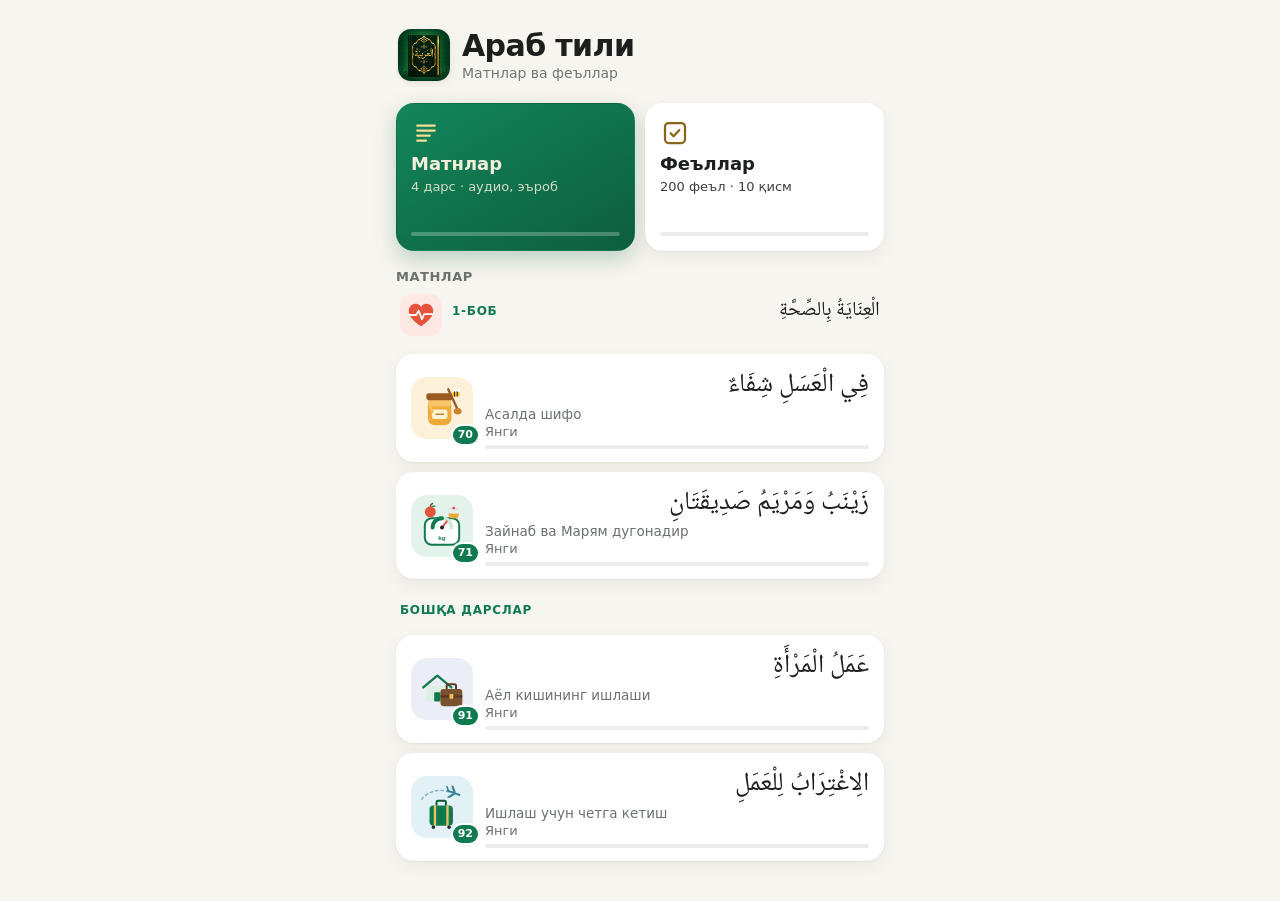
==== commit 07fd2846: "1-bob sarlavhasiga rasm (yurak/puls) Co-Authored-By: Claude Opus 5.5 <noreply@anthropic.com> Claude-" ====
--- a/index.html
+++ b/index.html
@@ -110,6 +110,10 @@
 .unit:first-child{margin-top:2px}
 .unit .un{font-size:12px;font-weight:700;letter-spacing:.06em;color:var(--ac)}
 .unit .ua{font-family:"DarsNaskh","Noto Naskh Arabic",serif;direction:rtl;font-size:20px;color:var(--tx)}
+.unit{justify-content:flex-start}
+.unit .ua{margin-left:auto}
+.uic{flex:none;width:42px;height:42px;border-radius:12px;background:#FDE8E4;display:flex;align-items:center;justify-content:center;align-self:center}
+@media (prefers-color-scheme:dark){.uic{background:rgba(229,83,61,.18)}}
 </style>
 </head>
 <body>
@@ -124,7 +128,7 @@
 <script>
 var ICO={"70": {"l": "#FDF0D8", "d": "rgba(240,169,59,.16)", "s": "<rect x=\"14\" y=\"20\" width=\"30\" height=\"34\" rx=\"9\" fill=\"#F0A93B\"/><rect x=\"14\" y=\"20\" width=\"30\" height=\"10\" rx=\"5\" fill=\"#F7C46A\"/><rect x=\"12\" y=\"13\" width=\"34\" height=\"9\" rx=\"3\" fill=\"#9A5B22\"/><rect x=\"19\" y=\"34\" width=\"20\" height=\"12\" rx=\"3\" fill=\"#FFF3D6\"/><path d=\"M24 40h10\" stroke=\"#C9822A\" stroke-width=\"2\" stroke-linecap=\"round\"/><path d=\"M17 30c0 4 3 4 3 7\" stroke=\"#F7C46A\" stroke-width=\"3\" stroke-linecap=\"round\" fill=\"none\"/><path d=\"M40 8l12 26\" stroke=\"#9A5B22\" stroke-width=\"3\" stroke-linecap=\"round\"/><ellipse cx=\"52\" cy=\"36\" rx=\"5\" ry=\"4\" fill=\"#C9822A\"/><g transform=\"translate(50 14)\"><ellipse cx=\"0\" cy=\"0\" rx=\"5\" ry=\"3.6\" fill=\"#F5C33B\"/><path d=\"M-2 -3.4v6.8M1.5 -3.4v6.8\" stroke=\"#3B2A10\" stroke-width=\"1.4\"/><ellipse cx=\"-1\" cy=\"-5\" rx=\"3\" ry=\"2\" fill=\"#fff\" opacity=\".85\"/><ellipse cx=\"3\" cy=\"-4.6\" rx=\"2.6\" ry=\"1.8\" fill=\"#fff\" opacity=\".85\"/></g>"}, "71": {"l": "#E3F2EA", "d": "rgba(15,122,79,.18)", "s": "<rect x=\"10\" y=\"22\" width=\"44\" height=\"34\" rx=\"9\" fill=\"#ffffff\" stroke=\"#0F7A4F\" stroke-width=\"2.5\"/><path d=\"M20 34a12 12 0 0 1 24 0\" fill=\"none\" stroke=\"#CFE8DA\" stroke-width=\"5\" stroke-linecap=\"round\"/><path d=\"M20 34a12 12 0 0 1 12-12\" fill=\"none\" stroke=\"#0F7A4F\" stroke-width=\"5\" stroke-linecap=\"round\"/><path d=\"M32 34l6-8\" stroke=\"#D9534F\" stroke-width=\"2.5\" stroke-linecap=\"round\"/><circle cx=\"32\" cy=\"34\" r=\"2.6\" fill=\"#1E2A26\"/><text x=\"32\" y=\"50\" text-anchor=\"middle\" font-size=\"8\" font-weight=\"700\" fill=\"#0F7A4F\" font-family=\"sans-serif\">kg</text><circle cx=\"17\" cy=\"14\" r=\"7\" fill=\"#E5533D\"/><path d=\"M17 7c0-2 1-3 3-4\" stroke=\"#6B4423\" stroke-width=\"1.6\" fill=\"none\" stroke-linecap=\"round\"/><path d=\"M18 7c2-2 5-2 6 0-2 1-4 1-6 0z\" fill=\"#3E9B5B\"/><path d=\"M40 16h14l-2 6H42z\" fill=\"#F0A93B\"/><path d=\"M41 11c2-3 10-3 12 0z\" fill=\"#F7C9D4\"/><circle cx=\"47\" cy=\"9\" r=\"1.8\" fill=\"#D9534F\"/>"}, "91": {"l": "#ECEEF7", "d": "rgba(122,82,48,.2)", "s": "<path d=\"M8 30L26 15l18 15\" fill=\"none\" stroke=\"#0F7A4F\" stroke-width=\"3\" stroke-linejoin=\"round\" stroke-linecap=\"round\"/><path d=\"M12 28v20h28V28\" fill=\"#DCEFE4\"/><rect x=\"22\" y=\"36\" width=\"8\" height=\"12\" rx=\"1.5\" fill=\"#0F7A4F\"/><rect x=\"30\" y=\"32\" width=\"28\" height=\"22\" rx=\"4\" fill=\"#7A5230\"/><path d=\"M38 32v-4a2 2 0 0 1 2-2h8a2 2 0 0 1 2 2v4\" fill=\"none\" stroke=\"#5A3A1F\" stroke-width=\"2.5\"/><rect x=\"30\" y=\"40\" width=\"28\" height=\"3\" fill=\"#5A3A1F\"/><rect x=\"41.5\" y=\"38.5\" width=\"5\" height=\"6\" rx=\"1\" fill=\"#F0C060\"/>"}, "92": {"l": "#E2F1F6", "d": "rgba(46,125,154,.2)", "s": "<path d=\"M6 22c10-12 26-14 38-8\" fill=\"none\" stroke=\"#8BB9C9\" stroke-width=\"2\" stroke-dasharray=\"3 4\" stroke-linecap=\"round\"/><g transform=\"translate(48 13) rotate(20)\"><path d=\"M-10 0h18a3 3 0 0 1 0 2.4H-10z\" fill=\"#2E7D9A\"/><path d=\"M-2 0l-5-7h3l6 7zM-2 2.4l-5 7h3l6-7z\" fill=\"#2E7D9A\"/><path d=\"M-10 0l-3-4h2.5l3 4z\" fill=\"#2E7D9A\"/></g><rect x=\"16\" y=\"30\" width=\"30\" height=\"26\" rx=\"5\" fill=\"#0F7A4F\"/><path d=\"M25 30v-4a2 2 0 0 1 2-2h8a2 2 0 0 1 2 2v4\" fill=\"none\" stroke=\"#0A5A3A\" stroke-width=\"2.5\"/><path d=\"M23 30v26M39 30v26\" stroke=\"#F0C060\" stroke-width=\"3\"/><circle cx=\"21\" cy=\"58\" r=\"2.2\" fill=\"#1E2A26\"/><circle cx=\"41\" cy=\"58\" r=\"2.2\" fill=\"#1E2A26\"/>"}};
 function icn(n){var I=ICO[n];if(!I)return '<div class="nm">'+n+'</div>';return '<div class="ic" style="--icl:'+I.l+';--icd:'+I.d+'"><svg width="50" height="50" viewBox="0 0 64 64" aria-hidden="true">'+I.s+'</svg><b>'+n+'</b></div>'}
-var LESSONS=[{"n": 70, "uz": "Асалда шифо", "ar": "فِي الْعَسَلِ شِفَاءٌ", "key": "dars70-holat", "q": 22, "u": 1}, {"n": 71, "uz": "Зайнаб ва Марям дугонадир", "ar": "زَيْنَبُ وَمَرْيَمُ صَدِيقَتَانِ", "key": "dars71-holat", "q": 26, "u": 1}, {"n": 91, "uz": "Аёл кишининг ишлаши", "ar": "عَمَلُ الْمَرْأَةِ", "key": "dars91-holat", "q": 30, "u": 0}, {"n": 92, "uz": "Ишлаш учун четга кетиш", "ar": "الِاغْتِرَابُ لِلْعَمَلِ", "key": "dars92-holat", "q": 17, "u": 0}];var UNITS={"1": "الْعِنَايَةُ بِالصِّحَّةِ"};
+var LESSONS=[{"n": 70, "uz": "Асалда шифо", "ar": "فِي الْعَسَلِ شِفَاءٌ", "key": "dars70-holat", "q": 22, "u": 1}, {"n": 71, "uz": "Зайнаб ва Марям дугонадир", "ar": "زَيْنَبُ وَمَرْيَمُ صَدِيقَتَانِ", "key": "dars71-holat", "q": 26, "u": 1}, {"n": 91, "uz": "Аёл кишининг ишлаши", "ar": "عَمَلُ الْمَرْأَةِ", "key": "dars91-holat", "q": 30, "u": 0}, {"n": 92, "uz": "Ишлаш учун четга кетиш", "ar": "الِاغْتِرَابُ لِلْعَمَلِ", "key": "dars92-holat", "q": 17, "u": 0}];var UNITS={"1": "الْعِنَايَةُ بِالصِّحَّةِ"};var UICO={1:'<svg width="30" height="30" viewBox="0 0 64 64" aria-hidden="true"><path d="M32 56C14 44 6 34 6 23 6 14 13 8 21 8c5 0 9 3 11 7 2-4 6-7 11-7 8 0 15 6 15 15 0 11-8 21-26 33z" fill="#E5533D"/><path d="M8 32h14l5-9 7 18 5-11h17" fill="none" stroke="#fff" stroke-width="4" stroke-linecap="round" stroke-linejoin="round"/></svg>'};
 function prog(raw,q){
   try{var S=JSON.parse(raw||"{}")||{};}catch(e){return null}
   if(S.qr)return {done:1,n:q};
@@ -157,7 +161,7 @@
     else if(p&&p.n){txt="Машқ: "+p.n+" / "+L.q;w=Math.round(p.n*100/L.q)}
     else if(p&&p.open)txt="Бошланган";
     sum+=w;
-    if(i==0||LESSONS[i-1].u!==L.u)h+='<div class="unit an" style="animation-delay:'+(.34+i*.06).toFixed(2)+'s">'+(L.u?'<span class="un">'+L.u+'-БОБ</span><span class="ua">'+(UNITS[L.u]||'')+'</span>':'<span class="un">БОШҚА ДАРСЛАР</span>')+'</div>';
+    if(i==0||LESSONS[i-1].u!==L.u)h+='<div class="unit an" style="animation-delay:'+(.34+i*.06).toFixed(2)+'s">'+(L.u?(UICO[L.u]?'<span class="uic">'+UICO[L.u]+'</span>':'')+'<span class="un">'+L.u+'-БОБ</span><span class="ua">'+(UNITS[L.u]||'')+'</span>':'<span class="un">БОШҚА ДАРСЛАР</span>')+'</div>';
     h+=item(L,txt,cls,w,(.36+i*.06).toFixed(2),String(L.n)===last);
   });
   var avg=LESSONS.length?Math.round(sum/LESSONS.length):0;
